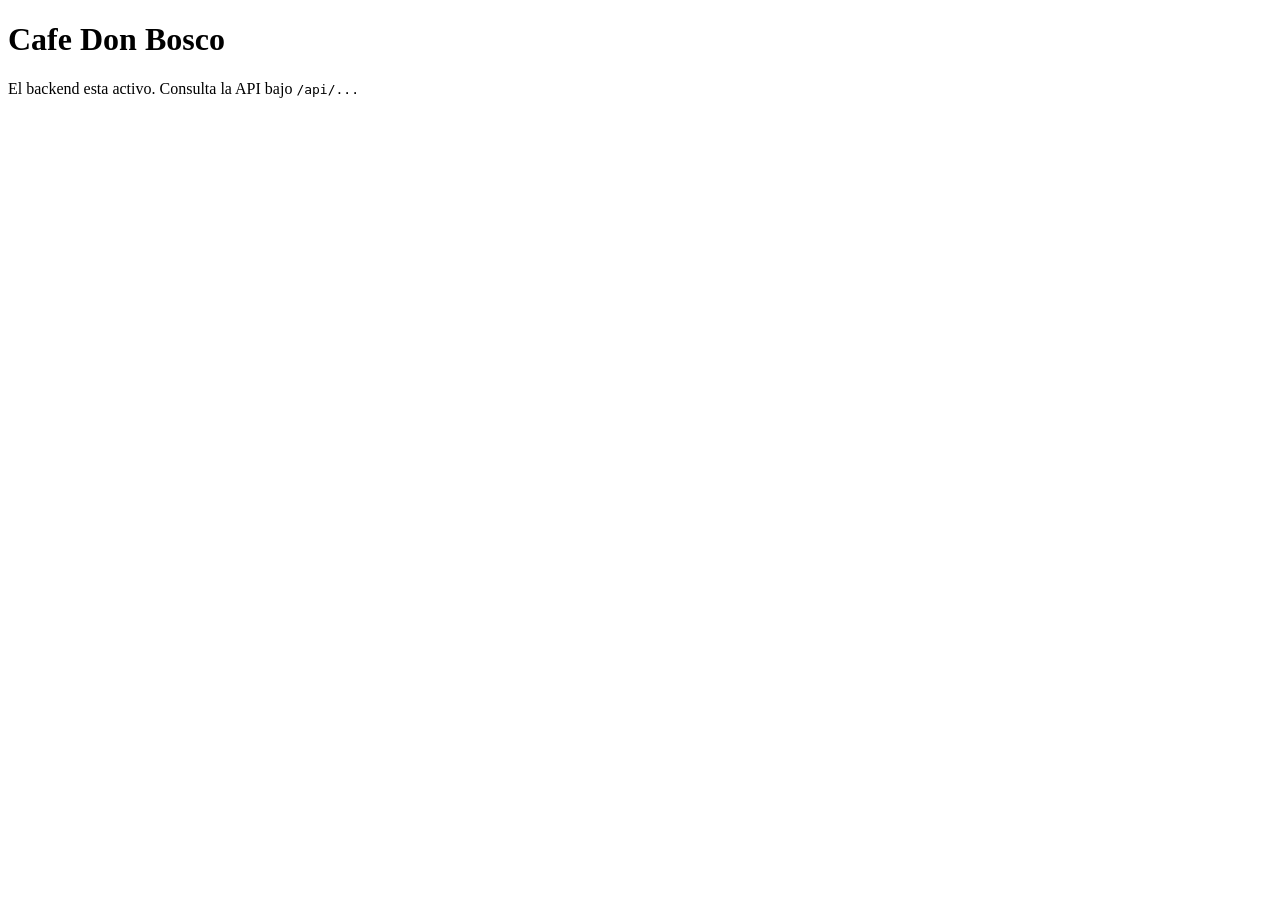
==== src/main/webapp/index.html @ c1d40f3e "Add complete Cafe Don Bosco backend (Jakarta EE + JDBC + MySQL) Implements the full layered architec" ====
<!DOCTYPE html>
<html lang="es">
<head>
    <meta charset="UTF-8">
    <title>Cafe Don Bosco - API</title>
</head>
<body>
    <h1>Cafe Don Bosco</h1>
    <p>El backend esta activo. Consulta la API bajo <code>/api/...</code></p>
</body>
</html>
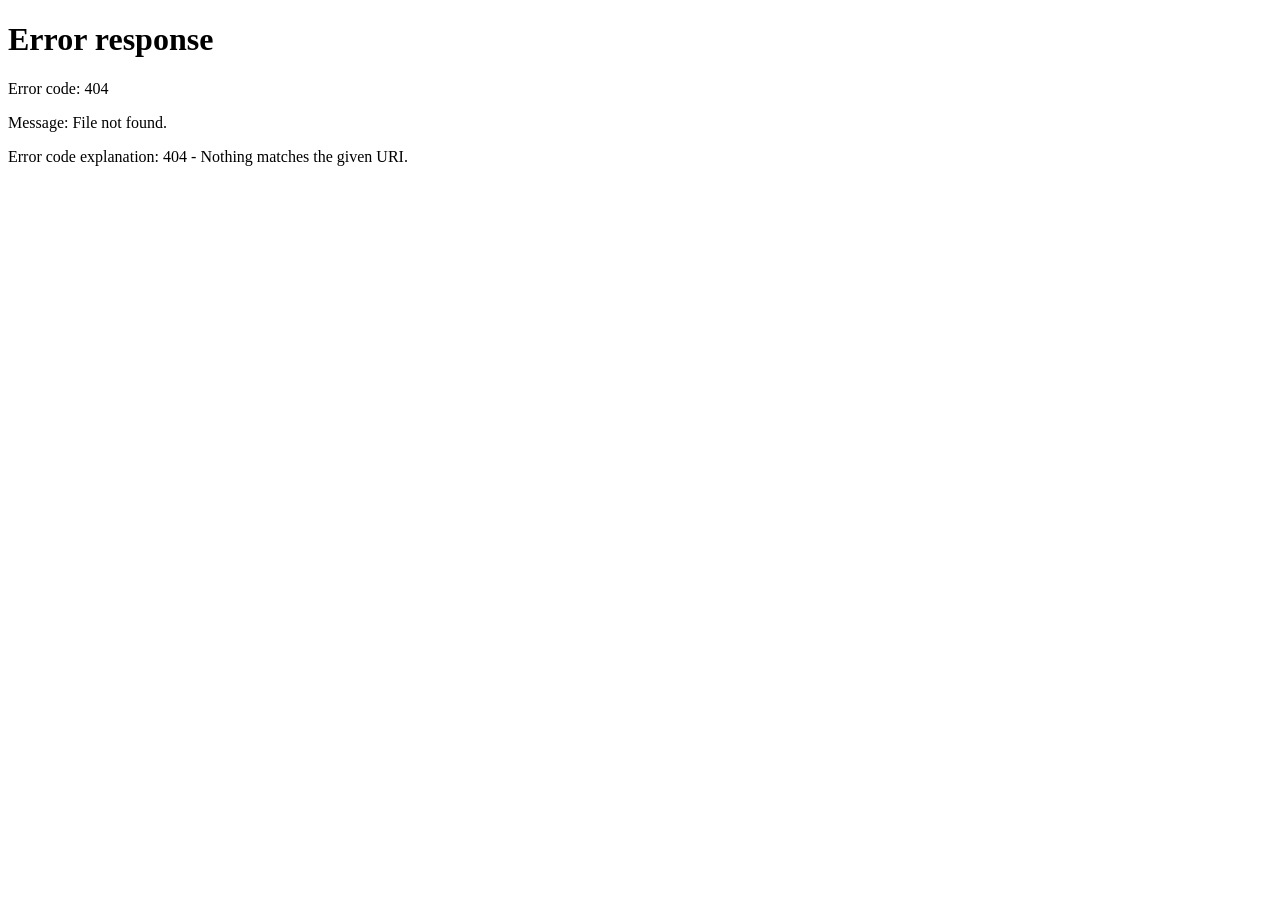
==== commit 18c914ba: "Add JSP mostrador UI: login, product listing, product detail Adds the JSP/Servlet presentation layer" ====
--- a/src/main/webapp/index.html
+++ b/src/main/webapp/index.html
@@ -2,10 +2,12 @@
 <html lang="es">
 <head>
     <meta charset="UTF-8">
-    <title>Cafe Don Bosco - API</title>
+    <title>Cafe Don Bosco</title>
+    <meta http-equiv="refresh" content="0; url=login">
 </head>
 <body>
     <h1>Cafe Don Bosco</h1>
-    <p>El backend esta activo. Consulta la API bajo <code>/api/...</code></p>
+    <p>Sistema de mostrador: <a href="login">iniciar sesion</a>.</p>
+    <p>API REST disponible bajo <code>/api/...</code></p>
 </body>
 </html>
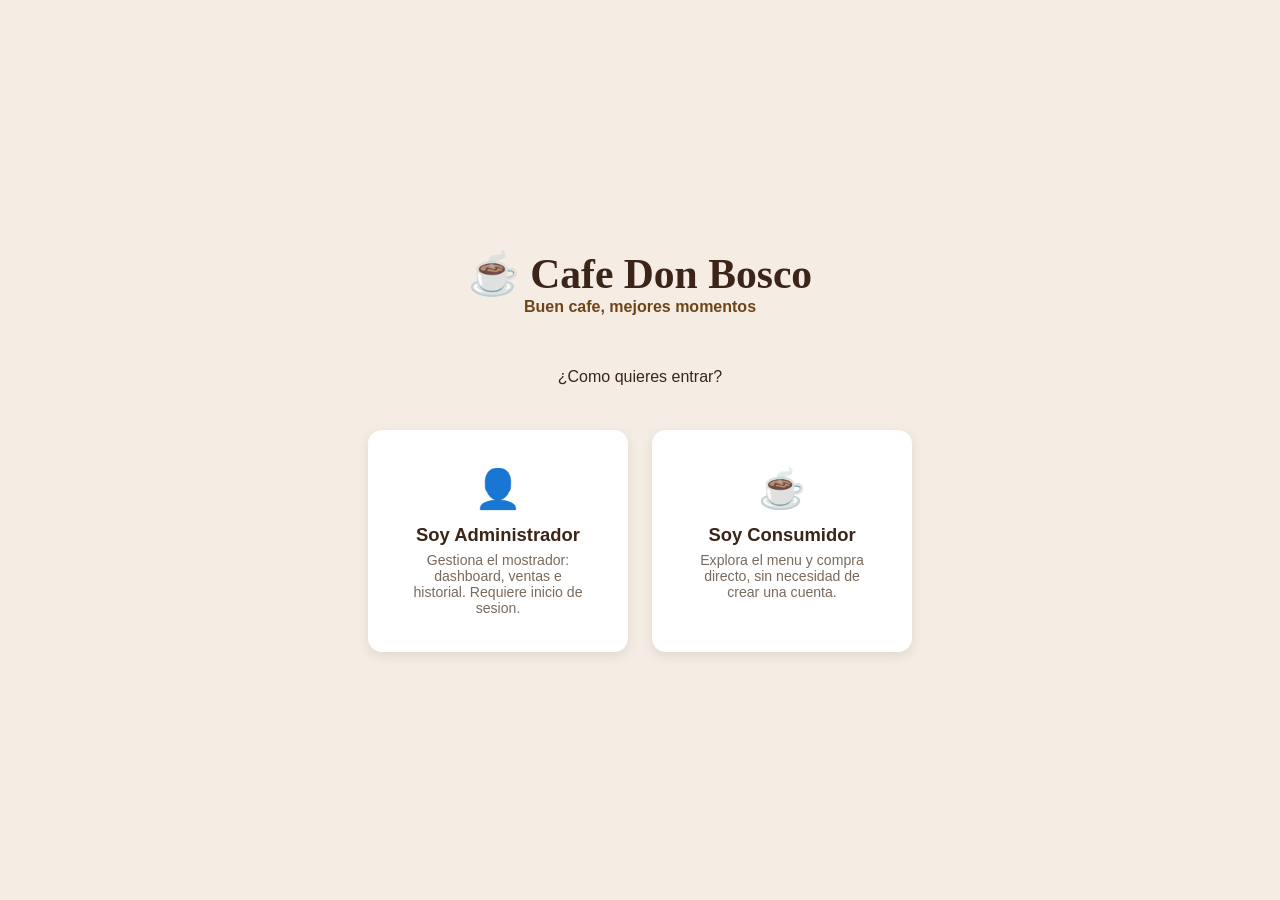
==== commit e57d3237: "Add portal split and full admin/consumer JSP frontend Restructures the JSP frontend around a hard ru" ====
--- a/src/main/webapp/index.html
+++ b/src/main/webapp/index.html
@@ -2,12 +2,93 @@
 <html lang="es">
 <head>
     <meta charset="UTF-8">
+    <meta name="viewport" content="width=device-width, initial-scale=1">
     <title>Cafe Don Bosco</title>
-    <meta http-equiv="refresh" content="0; url=login">
+    <link rel="stylesheet" href="assets/css/variables.css">
+    <link rel="stylesheet" href="assets/css/base.css">
+    <style>
+        .portal {
+            min-height: 100vh;
+            display: flex;
+            flex-direction: column;
+            align-items: center;
+            justify-content: center;
+            gap: 28px;
+            padding: 20px;
+            text-align: center;
+        }
+
+        .portal .marca-portal {
+            font-size: 2.6rem;
+        }
+
+        .portal .marca-portal small {
+            display: block;
+            font-size: 1rem;
+            color: var(--color-cobre);
+            font-family: var(--fuente-interfaz);
+        }
+
+        .opciones-portal {
+            display: flex;
+            gap: 24px;
+            flex-wrap: wrap;
+            justify-content: center;
+        }
+
+        .opcion-portal {
+            background: var(--color-blanco);
+            border-radius: var(--radio-lg);
+            box-shadow: var(--sombra-suave);
+            padding: 36px 40px;
+            width: 260px;
+            text-decoration: none;
+            color: var(--color-cafe);
+            transition: transform 0.15s ease;
+        }
+
+        .opcion-portal:hover {
+            transform: translateY(-4px);
+            box-shadow: var(--sombra-flotante);
+        }
+
+        .opcion-portal .icono {
+            font-size: 2.4rem;
+            display: block;
+            margin-bottom: 12px;
+        }
+
+        .opcion-portal h2 {
+            font-family: var(--fuente-interfaz);
+            font-size: 1.15rem;
+            margin: 0 0 6px;
+        }
+
+        .opcion-portal p {
+            font-size: 0.88rem;
+            color: #7a6a5c;
+            margin: 0;
+        }
+    </style>
 </head>
 <body>
-    <h1>Cafe Don Bosco</h1>
-    <p>Sistema de mostrador: <a href="login">iniciar sesion</a>.</p>
-    <p>API REST disponible bajo <code>/api/...</code></p>
+    <div class="portal">
+        <h1 class="marca-portal">&#9749; Cafe Don Bosco<small>Buen cafe, mejores momentos</small></h1>
+
+        <p>&#191;Como quieres entrar?</p>
+
+        <div class="opciones-portal">
+            <a class="opcion-portal" href="login">
+                <span class="icono">&#128100;</span>
+                <h2>Soy Administrador</h2>
+                <p>Gestiona el mostrador: dashboard, ventas e historial. Requiere inicio de sesion.</p>
+            </a>
+            <a class="opcion-portal" href="tienda">
+                <span class="icono">&#9749;</span>
+                <h2>Soy Consumidor</h2>
+                <p>Explora el menu y compra directo, sin necesidad de crear una cuenta.</p>
+            </a>
+        </div>
+    </div>
 </body>
 </html>
--- a/src/main/webapp/assets/css/variables.css
+++ b/src/main/webapp/assets/css/variables.css
@@ -0,0 +1,24 @@
+:root {
+    --color-crema: #f5ede4;
+    --color-crema-oscura: #ecd9c2;
+    --color-blanco: #ffffff;
+    --color-cafe-oscuro: #2b1a12;
+    --color-cafe: #3b2418;
+    --color-cobre: #6f4518;
+    --color-cobre-oscuro: #5a3712;
+    --color-cobre-claro: #c98a4b;
+    --color-exito: #2e7d32;
+    --color-exito-fondo: #e6f4ea;
+    --color-error: #9c2b1f;
+    --color-error-fondo: #fbe4e1;
+    --color-borde: #e3d3c0;
+
+    --radio-sm: 6px;
+    --radio-md: 10px;
+    --radio-lg: 14px;
+    --sombra-suave: 0 4px 12px rgba(43, 26, 18, 0.10);
+    --sombra-flotante: 0 10px 30px rgba(43, 26, 18, 0.18);
+
+    --fuente-marca: Georgia, 'Times New Roman', serif;
+    --fuente-interfaz: 'Segoe UI', Arial, sans-serif;
+}
--- a/src/main/webapp/assets/css/base.css
+++ b/src/main/webapp/assets/css/base.css
@@ -0,0 +1,236 @@
+* {
+    box-sizing: border-box;
+}
+
+body {
+    margin: 0;
+    font-family: var(--fuente-interfaz);
+    background-color: var(--color-crema);
+    color: var(--color-cafe);
+}
+
+h1, h2, h3 {
+    font-family: var(--fuente-marca);
+    margin: 0 0 8px;
+}
+
+a {
+    color: var(--color-cobre);
+}
+
+img {
+    max-width: 100%;
+    display: block;
+}
+
+/* Botones */
+.boton {
+    display: inline-flex;
+    align-items: center;
+    justify-content: center;
+    gap: 6px;
+    background-color: var(--color-cobre);
+    color: var(--color-blanco);
+    border: none;
+    padding: 10px 18px;
+    border-radius: var(--radio-sm);
+    font-size: 0.95rem;
+    cursor: pointer;
+    text-decoration: none;
+    line-height: 1.2;
+}
+
+.boton:hover {
+    background-color: var(--color-cobre-oscuro);
+}
+
+.boton.secundario {
+    background-color: transparent;
+    color: var(--color-cobre);
+    border: 1px solid var(--color-cobre);
+}
+
+.boton.secundario:hover {
+    background-color: var(--color-crema-oscura);
+}
+
+.boton.pequeno {
+    padding: 6px 12px;
+    font-size: 0.85rem;
+}
+
+.boton.peligro {
+    background-color: var(--color-error);
+}
+
+.boton.peligro:hover {
+    background-color: #7e2117;
+}
+
+.boton:disabled {
+    opacity: 0.6;
+    cursor: not-allowed;
+}
+
+/* Formularios */
+.campo {
+    margin-bottom: 16px;
+}
+
+.campo label {
+    display: block;
+    margin-bottom: 6px;
+    font-size: 0.9rem;
+    font-weight: bold;
+}
+
+.campo input,
+.campo select,
+.campo textarea {
+    width: 100%;
+    padding: 10px 12px;
+    border: 1px solid var(--color-borde);
+    border-radius: var(--radio-sm);
+    font-size: 1rem;
+    font-family: inherit;
+    background-color: var(--color-blanco);
+    color: var(--color-cafe);
+}
+
+.campo textarea {
+    resize: vertical;
+    min-height: 70px;
+}
+
+.campo .ayuda {
+    font-size: 0.8rem;
+    color: #7a6a5c;
+    margin-top: 4px;
+}
+
+.opciones-radio {
+    display: flex;
+    flex-direction: column;
+    gap: 10px;
+}
+
+.opciones-radio label {
+    display: flex;
+    align-items: center;
+    gap: 10px;
+    border: 1px solid var(--color-borde);
+    border-radius: var(--radio-sm);
+    padding: 12px 14px;
+    cursor: pointer;
+    font-weight: normal;
+}
+
+.opciones-radio input {
+    width: auto;
+}
+
+/* Mensajes */
+.mensaje-error {
+    background-color: var(--color-error-fondo);
+    color: var(--color-error);
+    padding: 10px 14px;
+    border-radius: var(--radio-sm);
+    margin-bottom: 16px;
+    font-size: 0.9rem;
+}
+
+.mensaje-exito {
+    background-color: var(--color-exito-fondo);
+    color: var(--color-exito);
+    padding: 10px 14px;
+    border-radius: var(--radio-sm);
+    margin-bottom: 16px;
+    font-size: 0.9rem;
+}
+
+.estado-vacio {
+    text-align: center;
+    padding: 40px 20px;
+    color: #7a6a5c;
+}
+
+/* Insignias */
+.etiqueta {
+    display: inline-block;
+    background-color: var(--color-crema-oscura);
+    color: var(--color-cobre);
+    font-size: 0.75rem;
+    padding: 3px 10px;
+    border-radius: 999px;
+}
+
+.disponible {
+    color: var(--color-exito);
+    font-size: 0.85rem;
+}
+
+.no-disponible {
+    color: var(--color-error);
+    font-size: 0.85rem;
+}
+
+/* Tablas */
+table.tabla {
+    width: 100%;
+    border-collapse: collapse;
+}
+
+table.tabla th,
+table.tabla td {
+    text-align: left;
+    padding: 12px 10px;
+    border-bottom: 1px solid var(--color-borde);
+    font-size: 0.92rem;
+}
+
+table.tabla th {
+    color: #7a6a5c;
+    font-weight: 600;
+    font-size: 0.8rem;
+    text-transform: uppercase;
+    letter-spacing: 0.03em;
+}
+
+/* Tarjeta generica */
+.tarjeta {
+    background-color: var(--color-blanco);
+    border-radius: var(--radio-lg);
+    box-shadow: var(--sombra-suave);
+    padding: 20px;
+}
+
+/* Pantallas centradas (login, portal) */
+.pantalla-centrada {
+    min-height: 100vh;
+    display: flex;
+    align-items: center;
+    justify-content: center;
+    padding: 20px;
+}
+
+.tarjeta-flotante {
+    background: var(--color-blanco);
+    padding: 36px 40px;
+    border-radius: var(--radio-lg);
+    box-shadow: var(--sombra-flotante);
+    width: 100%;
+    max-width: 380px;
+}
+
+.tarjeta-flotante h1 {
+    text-align: center;
+    color: var(--color-cobre);
+}
+
+.subtitulo-centrado {
+    text-align: center;
+    margin-top: -6px;
+    margin-bottom: 22px;
+    color: var(--color-cobre);
+    font-size: 0.95rem;
+}
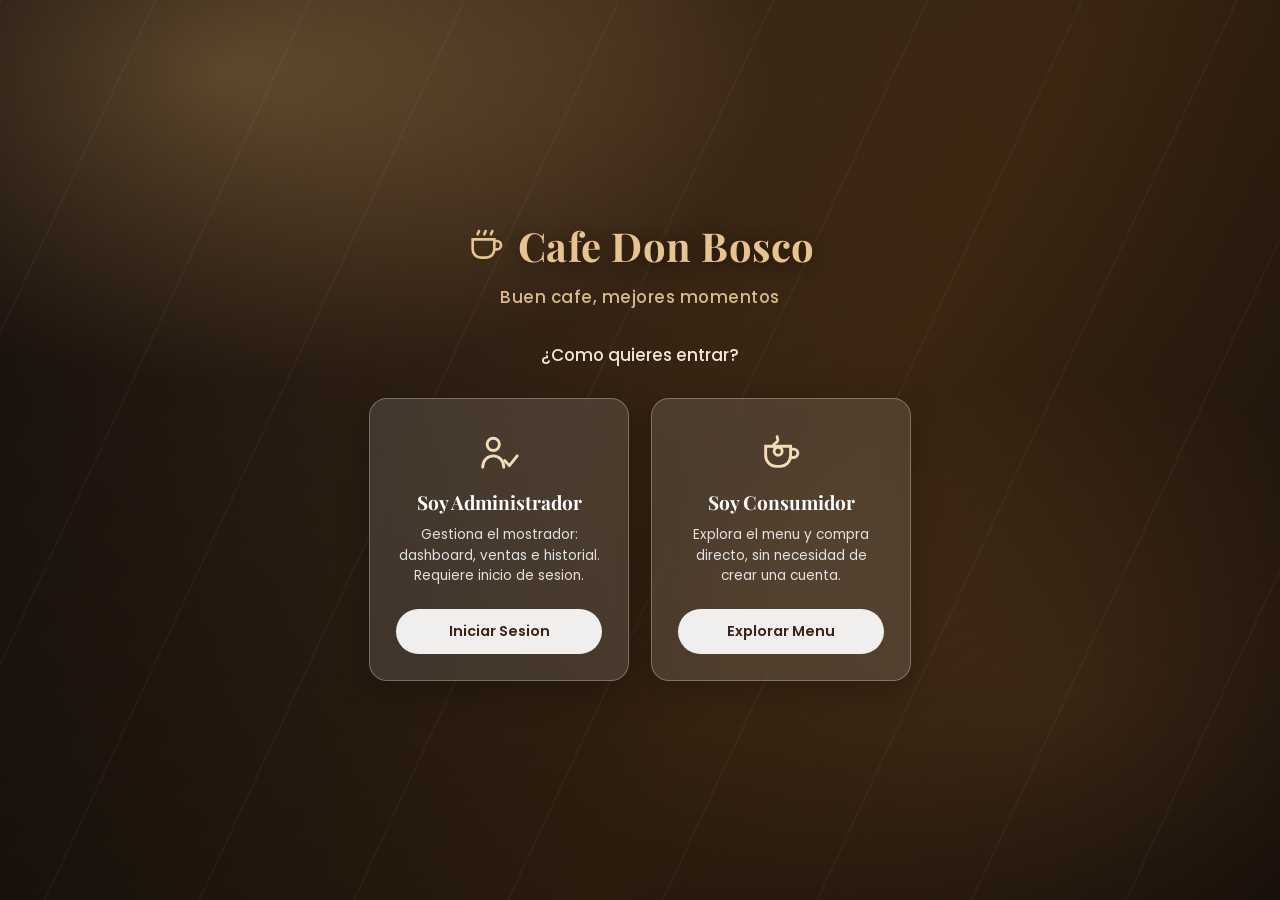
==== commit c4b0230c: "Frontend: rediseno del portal inicial y del login del administrador segun mockups - index.html (port" ====
--- a/src/main/webapp/index.html
+++ b/src/main/webapp/index.html
@@ -4,89 +4,199 @@
     <meta charset="UTF-8">
     <meta name="viewport" content="width=device-width, initial-scale=1">
     <title>Cafe Don Bosco</title>
+    <link rel="preconnect" href="https://fonts.googleapis.com">
+    <link rel="preconnect" href="https://fonts.gstatic.com" crossorigin>
+    <link href="https://fonts.googleapis.com/css2?family=Playfair+Display:wght@600;700&family=Poppins:wght@400;500;600&display=swap" rel="stylesheet">
     <link rel="stylesheet" href="assets/css/variables.css">
     <link rel="stylesheet" href="assets/css/base.css">
     <style>
+        * { box-sizing: border-box; }
+
+        body.portal-body {
+            margin: 0;
+            font-family: 'Poppins', var(--fuente-interfaz);
+            color: #fff;
+        }
+
         .portal {
+            position: relative;
             min-height: 100vh;
             display: flex;
             flex-direction: column;
             align-items: center;
             justify-content: center;
-            gap: 28px;
-            padding: 20px;
+            gap: 26px;
+            padding: 40px 20px;
             text-align: center;
-        }
-
-        .portal .marca-portal {
-            font-size: 2.6rem;
-        }
-
-        .portal .marca-portal small {
-            display: block;
-            font-size: 1rem;
-            color: var(--color-cobre);
-            font-family: var(--fuente-interfaz);
+            overflow: hidden;
+            background:
+                radial-gradient(ellipse 900px 520px at 18% 8%, rgba(255, 200, 120, 0.35), transparent 60%),
+                radial-gradient(ellipse 700px 500px at 82% 78%, rgba(255, 170, 90, 0.20), transparent 65%),
+                linear-gradient(120deg, #241813 0%, #3a2717 38%, #4a3016 62%, #2c1c12 100%);
+        }
+
+        .portal::before {
+            content: "";
+            position: absolute;
+            inset: 0;
+            background:
+                repeating-linear-gradient(115deg, rgba(255, 255, 255, 0.03) 0 2px, transparent 2px 140px),
+                radial-gradient(circle at 50% 0%, rgba(0, 0, 0, 0) 0%, rgba(0, 0, 0, 0.55) 100%);
+            pointer-events: none;
+        }
+
+        .portal > * { position: relative; z-index: 1; }
+
+        .marca-portal {
+            display: flex;
+            align-items: center;
+            justify-content: center;
+            gap: 12px;
+            font-family: 'Playfair Display', var(--fuente-marca);
+            font-weight: 700;
+            font-size: 2.5rem;
+            color: #e7c48f;
+            letter-spacing: 0.5px;
+            margin: 0;
+            text-shadow: 0 2px 18px rgba(0, 0, 0, 0.45);
+        }
+
+        .marca-portal .taza {
+            width: 40px;
+            height: 40px;
+            flex-shrink: 0;
+        }
+
+        .subtitulo-portal {
+            margin: -14px 0 6px;
+            font-size: 1.05rem;
+            font-weight: 500;
+            color: #d8b98d;
+            letter-spacing: 0.5px;
+        }
+
+        .pregunta-portal {
+            font-size: 1.05rem;
+            color: #f1e6d8;
+            margin: 0;
+            font-weight: 500;
         }
 
         .opciones-portal {
             display: flex;
-            gap: 24px;
+            gap: 22px;
             flex-wrap: wrap;
             justify-content: center;
+            margin-top: 4px;
         }
 
         .opcion-portal {
-            background: var(--color-blanco);
-            border-radius: var(--radio-lg);
-            box-shadow: var(--sombra-suave);
-            padding: 36px 40px;
             width: 260px;
+            padding: 30px 26px 26px;
+            border-radius: 18px;
             text-decoration: none;
-            color: var(--color-cafe);
-            transition: transform 0.15s ease;
+            color: #fff;
+            background: rgba(255, 255, 255, 0.12);
+            border: 1px solid rgba(255, 255, 255, 0.28);
+            backdrop-filter: blur(14px);
+            -webkit-backdrop-filter: blur(14px);
+            box-shadow: 0 8px 32px rgba(0, 0, 0, 0.25);
+            transition: transform 0.2s ease, box-shadow 0.2s ease, background 0.2s ease;
+            display: flex;
+            flex-direction: column;
+            align-items: center;
         }
 
         .opcion-portal:hover {
-            transform: translateY(-4px);
-            box-shadow: var(--sombra-flotante);
-        }
-
-        .opcion-portal .icono {
-            font-size: 2.4rem;
-            display: block;
-            margin-bottom: 12px;
+            transform: translateY(-6px);
+            background: rgba(255, 255, 255, 0.18);
+            box-shadow: 0 16px 40px rgba(0, 0, 0, 0.35);
+        }
+
+        .opcion-portal .icono-portal {
+            width: 46px;
+            height: 46px;
+            margin-bottom: 14px;
+            color: #f3ddb8;
         }
 
         .opcion-portal h2 {
-            font-family: var(--fuente-interfaz);
-            font-size: 1.15rem;
-            margin: 0 0 6px;
+            font-family: 'Playfair Display', var(--fuente-marca);
+            font-size: 1.2rem;
+            font-weight: 700;
+            margin: 0 0 10px;
+            color: #fff;
         }
 
         .opcion-portal p {
-            font-size: 0.88rem;
-            color: #7a6a5c;
-            margin: 0;
+            font-size: 0.85rem;
+            line-height: 1.5;
+            color: rgba(255, 255, 255, 0.85);
+            margin: 0 0 22px;
+            min-height: 60px;
+        }
+
+        .boton-portal {
+            width: 100%;
+            padding: 12px 18px;
+            border-radius: 999px;
+            border: none;
+            background: rgba(255, 255, 255, 0.92);
+            color: #3b2418;
+            font-family: 'Poppins', var(--fuente-interfaz);
+            font-weight: 600;
+            font-size: 0.9rem;
+            text-align: center;
+            transition: background 0.2s ease, transform 0.15s ease;
+        }
+
+        .opcion-portal:hover .boton-portal {
+            background: #fff;
+            transform: scale(1.02);
+        }
+
+        @media (max-width: 560px) {
+            .marca-portal { font-size: 1.9rem; }
+            .opciones-portal { gap: 16px; }
+            .opcion-portal { width: 100%; max-width: 320px; }
         }
     </style>
 </head>
-<body>
+<body class="portal-body">
     <div class="portal">
-        <h1 class="marca-portal">&#9749; Cafe Don Bosco<small>Buen cafe, mejores momentos</small></h1>
-
-        <p>&#191;Como quieres entrar?</p>
+        <h1 class="marca-portal">
+            <svg class="taza" viewBox="0 0 24 24" fill="none" stroke="currentColor" stroke-width="1.6">
+                <path d="M4 8h13v6a5 5 0 0 1-5 5H9a5 5 0 0 1-5-5V8z"/>
+                <path d="M17 9h1.5a2.5 2.5 0 0 1 0 5H17"/>
+                <path d="M7 5c0-1 .8-1 .8-2M11 5c0-1 .8-1 .8-2M15 5c0-1 .8-1 .8-2" stroke-linecap="round"/>
+            </svg>
+            Cafe Don Bosco
+        </h1>
+        <p class="subtitulo-portal">Buen cafe, mejores momentos</p>
+
+        <p class="pregunta-portal">&#191;Como quieres entrar?</p>
 
         <div class="opciones-portal">
             <a class="opcion-portal" href="login">
-                <span class="icono">&#128100;</span>
+                <svg class="icono-portal" viewBox="0 0 24 24" fill="none" stroke="currentColor" stroke-width="1.5">
+                    <circle cx="9" cy="8" r="3.2"/>
+                    <path d="M3.5 20c0-3.6 2.5-6 5.5-6s5.5 2.4 5.5 6" stroke-linecap="round"/>
+                    <path d="M15 16.5l2.4 2.6L21.5 14" stroke-linecap="round" stroke-linejoin="round"/>
+                </svg>
                 <h2>Soy Administrador</h2>
                 <p>Gestiona el mostrador: dashboard, ventas e historial. Requiere inicio de sesion.</p>
+                <span class="boton-portal">Iniciar Sesion</span>
             </a>
             <a class="opcion-portal" href="tienda">
-                <span class="icono">&#9749;</span>
+                <svg class="icono-portal" viewBox="0 0 24 24" fill="none" stroke="currentColor" stroke-width="1.5">
+                    <path d="M4 9h13v5a5.5 5.5 0 0 1-5.5 5.5h-2A5.5 5.5 0 0 1 4 14V9z"/>
+                    <path d="M17 10.5h1.6a2.2 2.2 0 0 1 0 4.4H17"/>
+                    <path d="M8 9c0-1.6 1.5-1.6 2.2-2.6C10.7 5.6 10 5 10 4" stroke-linecap="round"/>
+                    <circle cx="10.5" cy="11.6" r="2.1"/>
+                </svg>
                 <h2>Soy Consumidor</h2>
                 <p>Explora el menu y compra directo, sin necesidad de crear una cuenta.</p>
+                <span class="boton-portal">Explorar Menu</span>
             </a>
         </div>
     </div>
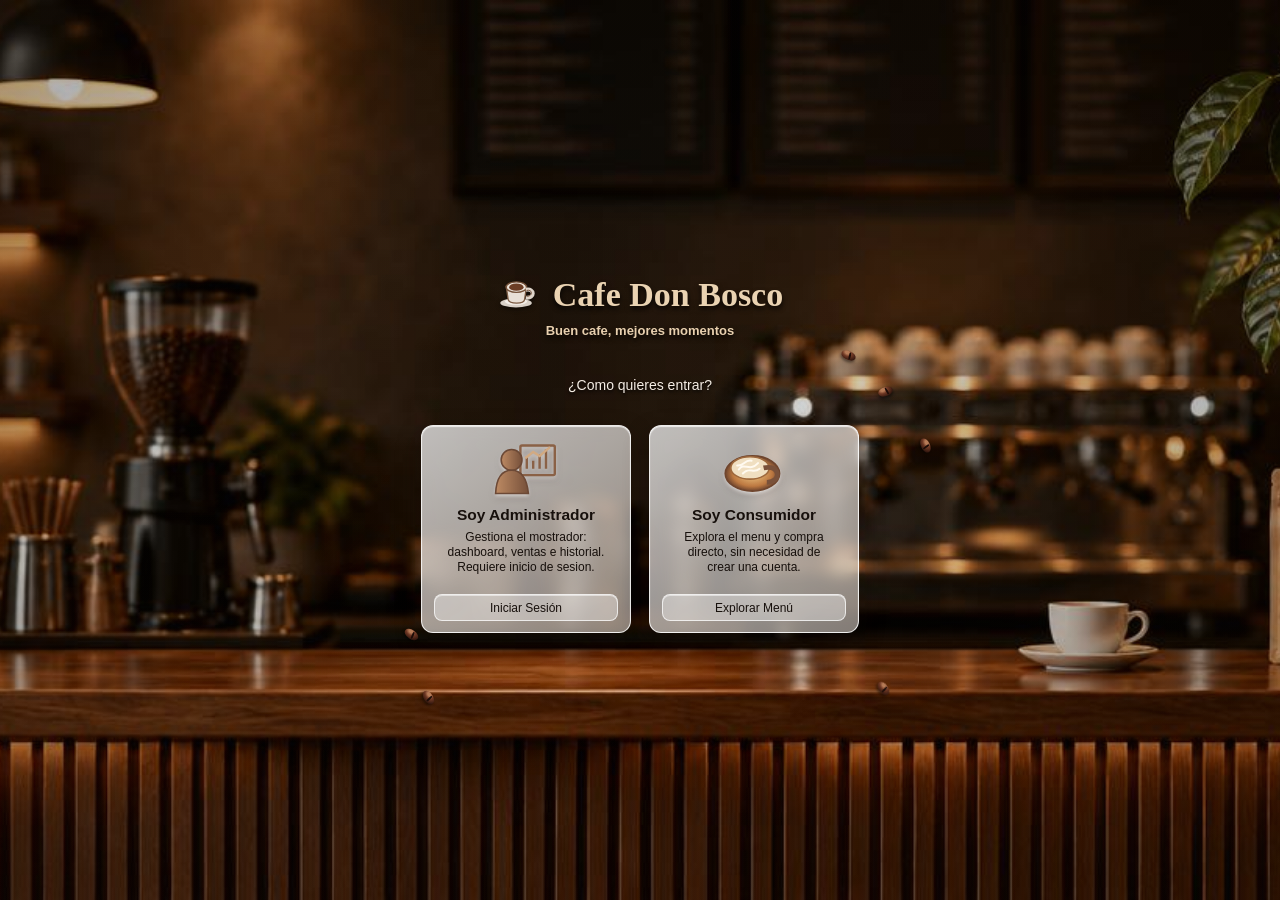
==== commit 19c7bd2e: "Frontend: reemplazar el portal por el diseno provisto Se reemplazo src/main/webapp/index.html por el" ====
--- a/src/main/webapp/index.html
+++ b/src/main/webapp/index.html
@@ -1,204 +1,36 @@
-<!DOCTYPE html>
+<!doctype html>
 <html lang="es">
 <head>
-    <meta charset="UTF-8">
-    <meta name="viewport" content="width=device-width, initial-scale=1">
-    <title>Cafe Don Bosco</title>
-    <link rel="preconnect" href="https://fonts.googleapis.com">
-    <link rel="preconnect" href="https://fonts.gstatic.com" crossorigin>
-    <link href="https://fonts.googleapis.com/css2?family=Playfair+Display:wght@600;700&family=Poppins:wght@400;500;600&display=swap" rel="stylesheet">
-    <link rel="stylesheet" href="assets/css/variables.css">
-    <link rel="stylesheet" href="assets/css/base.css">
-    <style>
-        * { box-sizing: border-box; }
-
-        body.portal-body {
-            margin: 0;
-            font-family: 'Poppins', var(--fuente-interfaz);
-            color: #fff;
-        }
-
-        .portal {
-            position: relative;
-            min-height: 100vh;
-            display: flex;
-            flex-direction: column;
-            align-items: center;
-            justify-content: center;
-            gap: 26px;
-            padding: 40px 20px;
-            text-align: center;
-            overflow: hidden;
-            background:
-                radial-gradient(ellipse 900px 520px at 18% 8%, rgba(255, 200, 120, 0.35), transparent 60%),
-                radial-gradient(ellipse 700px 500px at 82% 78%, rgba(255, 170, 90, 0.20), transparent 65%),
-                linear-gradient(120deg, #241813 0%, #3a2717 38%, #4a3016 62%, #2c1c12 100%);
-        }
-
-        .portal::before {
-            content: "";
-            position: absolute;
-            inset: 0;
-            background:
-                repeating-linear-gradient(115deg, rgba(255, 255, 255, 0.03) 0 2px, transparent 2px 140px),
-                radial-gradient(circle at 50% 0%, rgba(0, 0, 0, 0) 0%, rgba(0, 0, 0, 0.55) 100%);
-            pointer-events: none;
-        }
-
-        .portal > * { position: relative; z-index: 1; }
-
-        .marca-portal {
-            display: flex;
-            align-items: center;
-            justify-content: center;
-            gap: 12px;
-            font-family: 'Playfair Display', var(--fuente-marca);
-            font-weight: 700;
-            font-size: 2.5rem;
-            color: #e7c48f;
-            letter-spacing: 0.5px;
-            margin: 0;
-            text-shadow: 0 2px 18px rgba(0, 0, 0, 0.45);
-        }
-
-        .marca-portal .taza {
-            width: 40px;
-            height: 40px;
-            flex-shrink: 0;
-        }
-
-        .subtitulo-portal {
-            margin: -14px 0 6px;
-            font-size: 1.05rem;
-            font-weight: 500;
-            color: #d8b98d;
-            letter-spacing: 0.5px;
-        }
-
-        .pregunta-portal {
-            font-size: 1.05rem;
-            color: #f1e6d8;
-            margin: 0;
-            font-weight: 500;
-        }
-
-        .opciones-portal {
-            display: flex;
-            gap: 22px;
-            flex-wrap: wrap;
-            justify-content: center;
-            margin-top: 4px;
-        }
-
-        .opcion-portal {
-            width: 260px;
-            padding: 30px 26px 26px;
-            border-radius: 18px;
-            text-decoration: none;
-            color: #fff;
-            background: rgba(255, 255, 255, 0.12);
-            border: 1px solid rgba(255, 255, 255, 0.28);
-            backdrop-filter: blur(14px);
-            -webkit-backdrop-filter: blur(14px);
-            box-shadow: 0 8px 32px rgba(0, 0, 0, 0.25);
-            transition: transform 0.2s ease, box-shadow 0.2s ease, background 0.2s ease;
-            display: flex;
-            flex-direction: column;
-            align-items: center;
-        }
-
-        .opcion-portal:hover {
-            transform: translateY(-6px);
-            background: rgba(255, 255, 255, 0.18);
-            box-shadow: 0 16px 40px rgba(0, 0, 0, 0.35);
-        }
-
-        .opcion-portal .icono-portal {
-            width: 46px;
-            height: 46px;
-            margin-bottom: 14px;
-            color: #f3ddb8;
-        }
-
-        .opcion-portal h2 {
-            font-family: 'Playfair Display', var(--fuente-marca);
-            font-size: 1.2rem;
-            font-weight: 700;
-            margin: 0 0 10px;
-            color: #fff;
-        }
-
-        .opcion-portal p {
-            font-size: 0.85rem;
-            line-height: 1.5;
-            color: rgba(255, 255, 255, 0.85);
-            margin: 0 0 22px;
-            min-height: 60px;
-        }
-
-        .boton-portal {
-            width: 100%;
-            padding: 12px 18px;
-            border-radius: 999px;
-            border: none;
-            background: rgba(255, 255, 255, 0.92);
-            color: #3b2418;
-            font-family: 'Poppins', var(--fuente-interfaz);
-            font-weight: 600;
-            font-size: 0.9rem;
-            text-align: center;
-            transition: background 0.2s ease, transform 0.15s ease;
-        }
-
-        .opcion-portal:hover .boton-portal {
-            background: #fff;
-            transform: scale(1.02);
-        }
-
-        @media (max-width: 560px) {
-            .marca-portal { font-size: 1.9rem; }
-            .opciones-portal { gap: 16px; }
-            .opcion-portal { width: 100%; max-width: 320px; }
-        }
-    </style>
+  <meta charset="UTF-8">
+  <meta name="viewport" content="width=device-width,initial-scale=1">
+  <meta name="description" content="Portal de acceso de Café Don Bosco">
+  <title>Café Don Bosco</title>
+  <link rel="stylesheet" href="assets/css/portal.css">
 </head>
-<body class="portal-body">
-    <div class="portal">
-        <h1 class="marca-portal">
-            <svg class="taza" viewBox="0 0 24 24" fill="none" stroke="currentColor" stroke-width="1.6">
-                <path d="M4 8h13v6a5 5 0 0 1-5 5H9a5 5 0 0 1-5-5V8z"/>
-                <path d="M17 9h1.5a2.5 2.5 0 0 1 0 5H17"/>
-                <path d="M7 5c0-1 .8-1 .8-2M11 5c0-1 .8-1 .8-2M15 5c0-1 .8-1 .8-2" stroke-linecap="round"/>
-            </svg>
-            Cafe Don Bosco
-        </h1>
-        <p class="subtitulo-portal">Buen cafe, mejores momentos</p>
-
-        <p class="pregunta-portal">&#191;Como quieres entrar?</p>
-
-        <div class="opciones-portal">
-            <a class="opcion-portal" href="login">
-                <svg class="icono-portal" viewBox="0 0 24 24" fill="none" stroke="currentColor" stroke-width="1.5">
-                    <circle cx="9" cy="8" r="3.2"/>
-                    <path d="M3.5 20c0-3.6 2.5-6 5.5-6s5.5 2.4 5.5 6" stroke-linecap="round"/>
-                    <path d="M15 16.5l2.4 2.6L21.5 14" stroke-linecap="round" stroke-linejoin="round"/>
-                </svg>
-                <h2>Soy Administrador</h2>
-                <p>Gestiona el mostrador: dashboard, ventas e historial. Requiere inicio de sesion.</p>
-                <span class="boton-portal">Iniciar Sesion</span>
-            </a>
-            <a class="opcion-portal" href="tienda">
-                <svg class="icono-portal" viewBox="0 0 24 24" fill="none" stroke="currentColor" stroke-width="1.5">
-                    <path d="M4 9h13v5a5.5 5.5 0 0 1-5.5 5.5h-2A5.5 5.5 0 0 1 4 14V9z"/>
-                    <path d="M17 10.5h1.6a2.2 2.2 0 0 1 0 4.4H17"/>
-                    <path d="M8 9c0-1.6 1.5-1.6 2.2-2.6C10.7 5.6 10 5 10 4" stroke-linecap="round"/>
-                    <circle cx="10.5" cy="11.6" r="2.1"/>
-                </svg>
-                <h2>Soy Consumidor</h2>
-                <p>Explora el menu y compra directo, sin necesidad de crear una cuenta.</p>
-                <span class="boton-portal">Explorar Menu</span>
-            </a>
+<body>
+  <main class="fondo">
+    <section class="portal" aria-labelledby="titulo-portal">
+      <header class="marca">
+        <div class="titulo">
+          <svg class="logo-taza" viewBox="0 0 64 64" aria-hidden="true"><ellipse cx="29" cy="44" rx="24" ry="7" fill="#d8d0c7"/><ellipse cx="29" cy="42" rx="17" ry="5" fill="#f3eee8"/><path d="M14 19h31l-3 20c-1 7-23 7-25 0z" fill="#e8dfd6" stroke="#7c5b43" stroke-width="2"/><ellipse cx="29.5" cy="20" rx="15.5" ry="8" fill="#ece3da" stroke="#745139" stroke-width="2"/><ellipse cx="29.5" cy="20" rx="11" ry="5.5" fill="#6b3d25"/><path d="M44 24c14-3 14 14 0 12" fill="none" stroke="#ded4ca" stroke-width="6"/><path d="M45 25c10-2 10 9 0 9" fill="none" stroke="#76543e" stroke-width="1.5"/></svg>
+          <h1 id="titulo-portal">Cafe Don Bosco</h1>
         </div>
-    </div>
+        <p class="lema">Buen cafe, mejores momentos</p>
+      </header>
+      <p class="pregunta">¿Como quieres entrar?</p>
+      <div class="opciones">
+        <a class="tarjeta" href="login" aria-label="Entrar como administrador">
+          <span class="icono"><svg viewBox="0 0 90 78" aria-hidden="true"><defs><linearGradient id="a" x1="0" x2="1"><stop stop-color="#bd8a63"/><stop offset="1" stop-color="#76503a"/></linearGradient></defs><rect x="38" y="9" width="43" height="37" rx="2" fill="none" stroke="#8a6146" stroke-width="3"/><path d="M46 38V23m8 15V28m8 10V20m8 18V14" stroke="#8a6146" stroke-width="3"/><path d="m44 25 10-8 8 5 13-11" fill="none" stroke="#d2aa82" stroke-width="3"/><circle cx="27" cy="27" r="13" fill="url(#a)" stroke="#6c4936" stroke-width="2"/><path d="M7 69c1-20 8-29 20-29s19 9 21 29z" fill="url(#a)" stroke="#6c4936" stroke-width="2"/></svg></span>
+          <h2>Soy Administrador</h2><p>Gestiona el mostrador:<br>dashboard, ventas e historial.<br>Requiere inicio de sesion.</p><span class="boton">Iniciar Sesión</span>
+        </a>
+        <a class="tarjeta" href="tienda" aria-label="Entrar como consumidor">
+          <span class="icono"><svg viewBox="0 0 90 72" aria-hidden="true"><defs><radialGradient id="b"><stop stop-color="#f0c985"/><stop offset=".72" stop-color="#bd7941"/><stop offset="1" stop-color="#6e442d"/></radialGradient></defs><ellipse cx="43" cy="41" rx="34" ry="22" fill="url(#b)" stroke="#6f452d" stroke-width="2"/><ellipse cx="40" cy="34" rx="24" ry="14" fill="#f0dfc1" stroke="#9e693d" stroke-width="2"/><path d="M57 34c21-5 23 18 4 18" fill="none" stroke="#79513a" stroke-width="6"/><path d="M26 36c7-10 13 4 24-8M24 31c9 1 9-8 18-6M31 41c8-9 13 1 21-6" fill="none" stroke="#fffaf0" stroke-width="2.5" stroke-linecap="round"/></svg></span>
+          <h2>Soy Consumidor</h2><p>Explora el menu y compra<br>directo, sin necesidad de<br>crear una cuenta.</p><span class="boton">Explorar Menú</span>
+        </a>
+      </div>
+    </section>
+    <i class="grano g1"></i><i class="grano g2"></i><i class="grano g3"></i><i class="grano g4"></i><i class="grano g5"></i><i class="grano g6"></i>
+  </main>
+  <script src="assets/js/portal.js"></script>
 </body>
 </html>
--- a/src/main/webapp/assets/css/portal.css
+++ b/src/main/webapp/assets/css/portal.css
@@ -0,0 +1,27 @@
+:root{--crema:#ead3b2;--tinta:#17100c;--vidrio:rgba(249,244,237,.68);--borde:rgba(255,255,255,.82);--cobre:#9c633c;--sombra:rgba(20,10,4,.42)}
+*{box-sizing:border-box}
+html,body{margin:0;min-height:100%;font-family:Arial,Helvetica,sans-serif;color:var(--tinta)}
+body{min-height:100vh;background:#2c170c}
+.fondo{position:relative;isolation:isolate;min-height:100vh;display:grid;place-items:center;overflow:hidden;background:url('../img/fondo-cafeteria.jpg') center/cover no-repeat}
+.fondo::before{content:"";position:absolute;inset:0;z-index:-1;background:linear-gradient(90deg,rgba(16,8,3,.24),rgba(14,7,3,.05) 48%,rgba(16,8,3,.25)),linear-gradient(180deg,rgba(8,4,2,.13),rgba(8,4,2,.06) 62%,rgba(8,4,2,.22))}
+.portal{width:min(100%,780px);min-height:620px;padding:45px 24px 38px;display:flex;flex-direction:column;align-items:center;justify-content:center;text-align:center}
+.marca{color:var(--crema);text-shadow:0 3px 5px rgba(0,0,0,.8);margin-bottom:39px}
+.titulo{display:flex;align-items:center;justify-content:center;gap:14px}
+.logo-taza{width:42px;height:42px;filter:drop-shadow(0 2px 2px rgba(0,0,0,.55))}
+h1{font-family:Georgia,"Times New Roman",serif;font-size:34px;line-height:1;margin:0;letter-spacing:0;color:var(--crema)}
+.lema{margin:7px 0 0;font-size:13px;font-weight:700;color:#e8d0af}
+.pregunta{margin:0 0 32px;color:#f5ede4;font-size:14px;text-shadow:0 2px 3px rgba(0,0,0,.8)}
+.opciones{width:100%;display:flex;justify-content:center;gap:18px}
+.tarjeta{width:210px;height:208px;padding:13px 12px 11px;display:flex;flex-direction:column;align-items:center;color:var(--tinta);text-decoration:none;border:1px solid var(--borde);border-radius:12px;background:linear-gradient(145deg,rgba(255,255,255,.72),rgba(224,213,203,.58));box-shadow:0 10px 24px var(--sombra),inset 0 1px 1px rgba(255,255,255,.75);backdrop-filter:blur(8px) saturate(.8);-webkit-backdrop-filter:blur(8px) saturate(.8);transition:transform .22s ease,background .22s ease,box-shadow .22s ease}
+.tarjeta:hover,.tarjeta:focus-visible{transform:translateY(-5px);background:linear-gradient(145deg,rgba(255,255,255,.82),rgba(231,218,205,.68));box-shadow:0 16px 30px rgba(20,10,4,.5),inset 0 1px 1px rgba(255,255,255,.85);outline:none}
+.icono{height:69px;width:82px;display:grid;place-items:center;margin-top:-4px;color:#825437;filter:drop-shadow(0 2px 2px rgba(255,255,255,.7)) drop-shadow(0 2px 2px rgba(39,16,5,.25))}
+.icono svg{width:72px;height:65px;overflow:visible}
+.tarjeta h2{font-size:15.5px;line-height:1.1;margin:2px 0 7px;font-weight:700}
+.tarjeta p{margin:0;max-width:176px;font-size:12px;line-height:1.25}
+.boton{width:100%;min-height:27px;margin-top:auto;display:flex;align-items:center;justify-content:center;border:1px solid rgba(255,255,255,.72);border-radius:8px;background:rgba(255,255,255,.36);box-shadow:inset 0 1px rgba(255,255,255,.5);font-size:12px;transition:background .2s,color .2s}
+.tarjeta:hover .boton{background:rgba(104,61,35,.9);color:#fff3e8}
+.grano{position:absolute;z-index:2;width:15px;height:9px;border-radius:50% 48% 50% 46%;background:radial-gradient(ellipse at 35% 25%,#b67b57 0 14%,#6f3824 38%,#2b130c 80%);box-shadow:0 2px 3px rgba(0,0,0,.48);transform:rotate(var(--r));pointer-events:none}
+.grano::after{content:"";position:absolute;left:50%;top:9%;width:1.5px;height:82%;border-radius:100%;background:#1c0c08;transform:rotate(-12deg)}
+.g1{left:calc(50% + 201px);top:39%;--r:25deg}.g2{left:calc(50% + 238px);top:43%;--r:-17deg}.g3{left:calc(50% + 278px);top:49%;--r:65deg}.g4{left:calc(50% - 236px);top:70%;--r:35deg}.g5{left:calc(50% - 219px);top:77%;--r:58deg}.g6{left:calc(50% + 236px);top:76%;--r:55deg}
+@media(max-width:600px){.portal{padding:28px 18px;justify-content:flex-start}.marca{margin:15px 0 28px}h1{font-size:27px}.logo-taza{width:35px;height:35px}.pregunta{margin-bottom:20px}.opciones{flex-direction:column;align-items:center;gap:14px}.tarjeta{width:min(100%,290px);height:184px;padding:8px 12px}.icono{height:56px}.icono svg{width:60px;height:53px}.grano{display:none}}
+@media(prefers-reduced-motion:reduce){.tarjeta{transition:none}}
